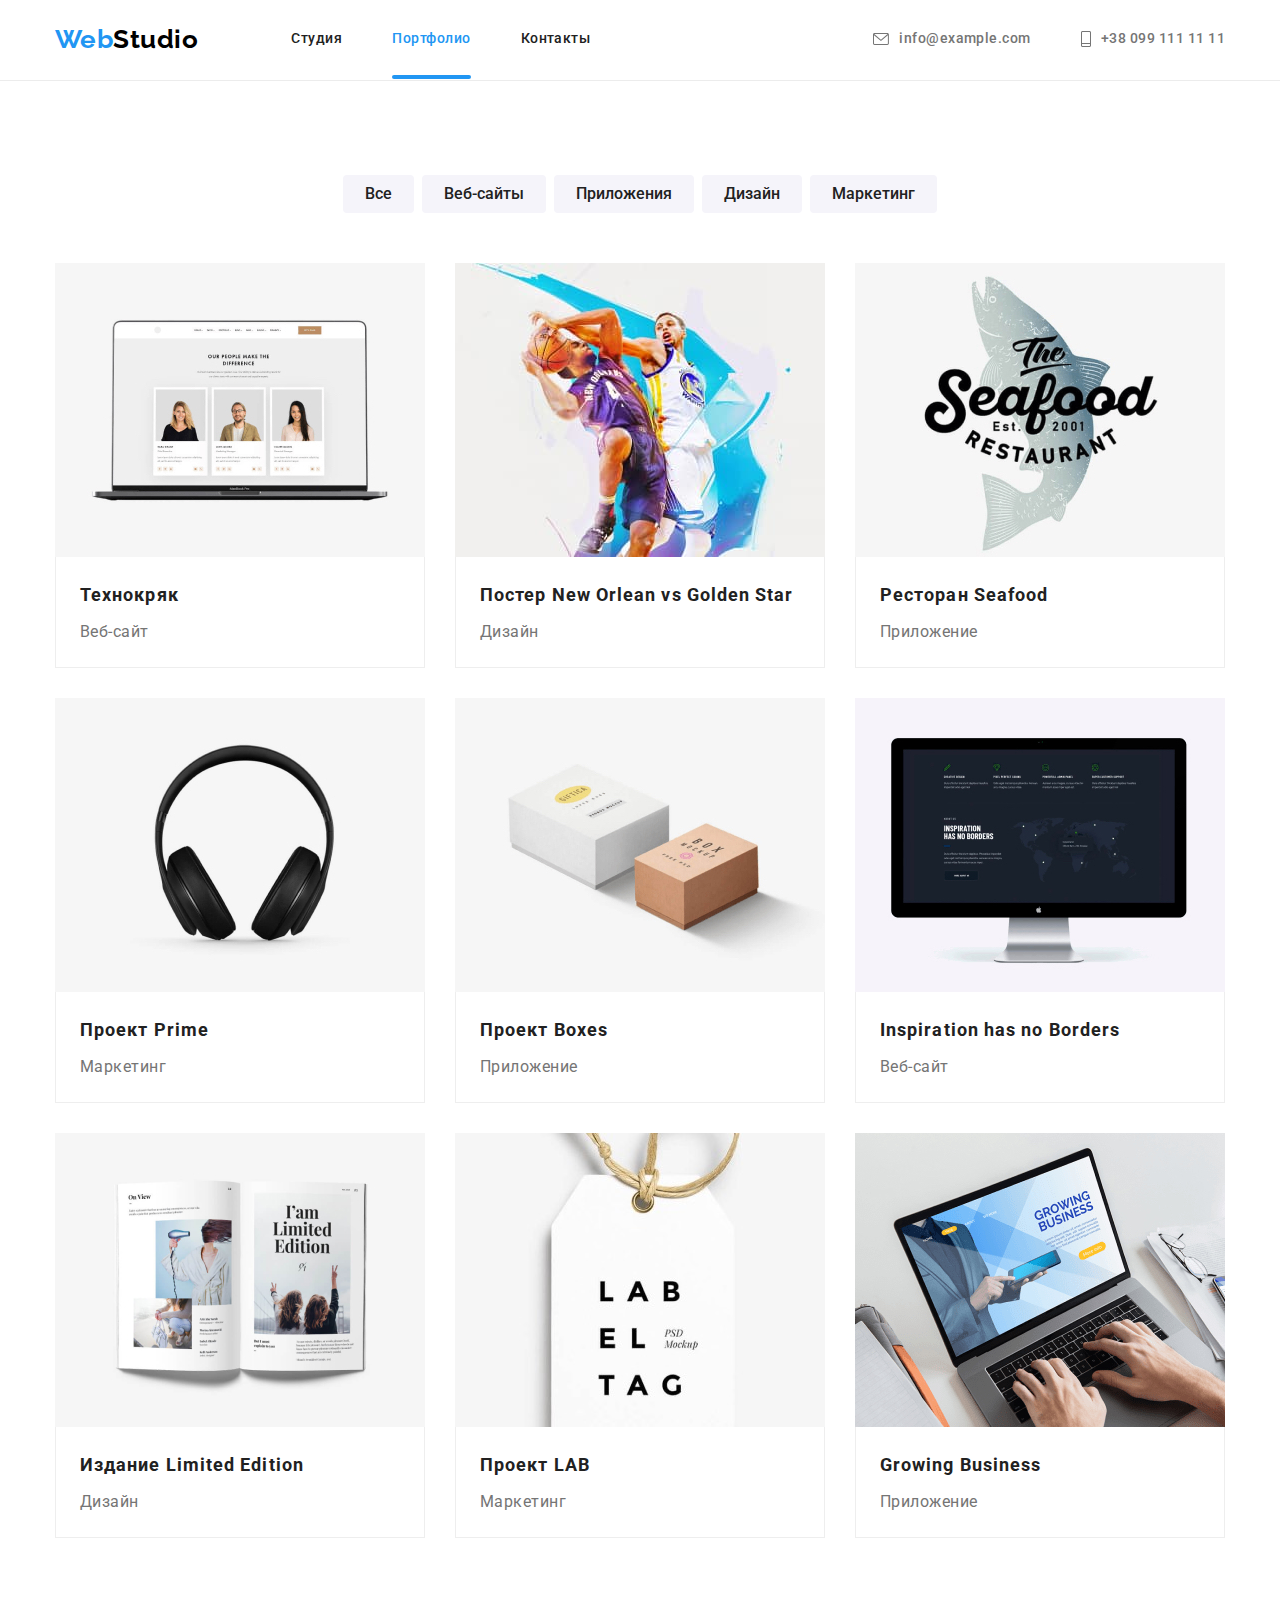
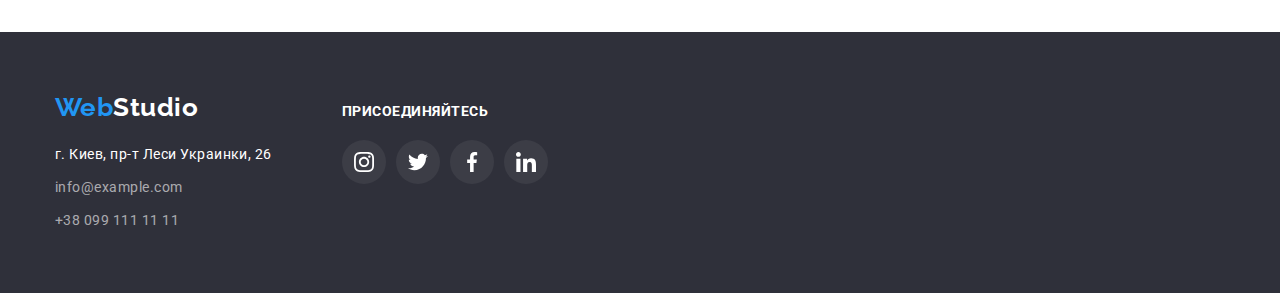
==== portfolio.html @ c43aca56 "7.00 перенесено дані з минулого модуля" ====
<!DOCTYPE html>
<html lang="en">

<head>
  <meta charset="UTF-8" />
  <meta http-equiv="X-UA-Compatible" content="IE=edge" />
  <meta name="viewport" content="width=device-width, initial-scale=1.0" />
  <link rel="preconnect" href="https://fonts.googleapis.com" />
  <link rel="preconnect" href="https://fonts.gstatic.com" crossorigin />
  <link href="https://fonts.googleapis.com/css2?family=Raleway:wght@700&family=Roboto:wght@400;500;700;900&display=swap"
    rel="stylesheet" />
  <link rel="stylesheet"
    href="https://cdnjs.cloudflare.com/ajax/libs/modern-normalize/1.0.0/modern-normalize.min.css" />
  <link rel="stylesheet" href="./ccs/styles.css" />
  <title>portfolio</title>
</head>

<body>
  <!-----------------------Header------------------------->
  <header class="header section">
    <div class="container header-flex">
      <a class="header-logo link" href="./index.html">Web<span class="header-logo-studio">Studio</span></a>
      <!----------------------Навигация--------------------------->
      <nav class="header-nav">
        <ul class="header-list">
          <li class="header-item">
            <a class="header-link link" href="./index.html">Студия</a>
          </li>
          <li class="header-item">
            <a class="header-link current link" href="./portfolio.html">Портфолио</a>
          </li>
          <li class="header-item">
            <a class="header-link link" href="#contact">Контакты</a>
          </li>
        </ul>
      </nav>
      <ul class="header-contact">
        <li class="header-contact-item">
          <a class="header-contact-link link" href="mailto:info@example.com"><svg class="contact-icon" width="16"
              height="12">
              <use href="./images/icons.svg#icon-envelope"></use>
            </svg>info@example.com</a>
        </li>
        <li class="header-contact-item">
          <a class="header-contact-link link" href="tel:+380991111111"><svg class="contact-icon" width="10" height="16">
              <use href="./images/icons.svg#icon-mobile"></use>
            </svg>
            +38 099 111 11 11</a>
        </li>
      </ul>
    </div>
  </header>
  <main>
    <!----------------------Filtr--------------------------->
    <section class="projects section">
      <div class="container">
        <ul class="filters-list">
          <li class="filters-item">
            <button class="filters-btn" type="button">
              Все
            </button>
          </li>
          <li class="filters-item">
            <button class="filters-btn" type="button">Веб-сайты</button>
          </li>
          <li class="filters-item">
            <button class="filters-btn" type="button">Приложения</button>
          </li>
          <li class="filters-item">
            <button class="filters-btn" type="button">Дизайн</button>
          </li>
          <li class="filters-item">
            <button class="filters-btn" type="button">Маркетинг</button>
          </li>
        </ul>
        <!----------------------Projects--------------------------->
        <ul class="projects-list">
          <li class="projects-item">
            <a href="" class="projects-link link">
              <div class="projects-thumb">
                <img src="./images/p-1.jpg" alt="Технокряк" width="370" />
                <div class="projects-thumb-open">
                  <p class="projects-thumb-text">Ресурс предлагает комплексные предложения с разным уровнем функционала
                    и сервисов. Все это позволит посетителю получить исчерпывающие сведения о компании или частном лице.
                  </p>
                </div>
              </div>
              <div class="projects-border">
                <h3 class="projects-title">Технокряк</h3>
                <p class="projects-text">Веб-сайт</p>
              </div>
            </a>
          </li>
          <li class="projects-item">
            <a href="" class="projects-link link">
              <div class="projects-thumb">
                <img src="./images/p-2.jpg" alt="Постер New Orlean vs Golden Star" width="370" />
                <div class="projects-thumb-open">
                  <p class="projects-thumb-text">Ресурс предлагает комплексные предложения с разным уровнем функционала
                    и сервисов. Все это позволит посетителю получить исчерпывающие сведения о компании или частном лице.
                  </p>
                </div>
              </div>
              <div class="projects-border">
                <h3 class="projects-title">Постер New Orlean vs Golden Star</h3>
                <p class="projects-text">Дизайн</p>
              </div>
            </a>
          </li>
          <li class="projects-item">
            <a href="" class="projects-link link">
              <div class="projects-thumb">
                <img src="./images/p-3.jpg" alt="Ресторан Seafood" width="370" />
                <div class="projects-thumb-open">
                  <p class="projects-thumb-text">Ресурс предлагает комплексные предложения с разным уровнем функционала
                    и сервисов. Все это позволит посетителю получить исчерпывающие сведения о компании или частном лице.
                  </p>
                </div>
              </div>
              <div class="projects-border">
                <h3 class="projects-title">Ресторан Seafood</h3>
                <p class="projects-text">Приложение</p>
              </div>
            </a>
          </li>
          <li class="projects-item">
            <a href="" class="projects-link link">
              <div class="projects-thumb">
                <img src="./images/p-4.jpg" alt="Проект Prime" width="370" />
                <div class="projects-thumb-open">
                  <p class="projects-thumb-text">Ресурс предлагает комплексные предложения с разным уровнем функционала
                    и сервисов. Все это позволит посетителю получить исчерпывающие сведения о компании или частном лице.
                  </p>
                </div>
              </div>
              <div class="projects-border">
                <h3 class="projects-title">Проект Prime</h3>
                <p class="projects-text">Маркетинг</p>
              </div>
            </a>
          </li>
          <li class="projects-item">
            <a href="" class="projects-link link">
              <div class="projects-thumb">
                <img src="./images/p-5.jpg" alt="Проект Boxes" width="370" />
                <div class="projects-thumb-open">
                  <p class="projects-thumb-text">Ресурс предлагает комплексные предложения с разным уровнем функционала
                    и сервисов. Все это позволит посетителю получить исчерпывающие сведения о компании или частном лице.
                  </p>
                </div>
              </div>
              <div class="projects-border">
                <h3 class="projects-title">Проект Boxes</h3>
                <p class="projects-text">Приложение</p>
              </div>
            </a>
          </li>
          <li class="projects-item">
            <a href="" class="projects-link link">
              <div class="projects-thumb">
                <img src="./images/p-6.jpg" alt="Inspiration has no Borders" width="370" />
                <div class="projects-thumb-open">
                  <p class="projects-thumb-text">Ресурс предлагает комплексные предложения с разным уровнем функционала
                    и сервисов. Все это позволит посетителю получить исчерпывающие сведения о компании или частном лице.
                  </p>
                </div>
              </div>
              <div class="projects-border">
                <h3 class="projects-title">Inspiration has no Borders</h3>
                <p class="projects-text">Веб-сайт</p>
              </div>
            </a>
          </li>
          <li class="projects-item">
            <a href="" class="projects-link link">
              <div class="projects-thumb">
                <img src="./images/p-7.jpg" alt="Издание Limited Edition" width="370" />
                <div class="projects-thumb-open">
                  <p class="projects-thumb-text">Ресурс предлагает комплексные предложения с разным уровнем функционала
                    и сервисов. Все это позволит посетителю получить исчерпывающие сведения о компании или частном лице.
                  </p>
                  </div>
                </div>
                <div class="projects-border">
                  <h3 class="projects-title">Издание Limited Edition</h3>
                  <p class="projects-text">Дизайн</p>
                </div>
            </a>
          </li>
          <li class="projects-item">
            <a href="" class="projects-link link">
              <div class="projects-thumb">
                <img src="./images/p-8.jpg" alt="Проект LAB" width="370" />
                <div class="projects-thumb-open">
                  <p class="projects-thumb-text">Ресурс предлагает комплексные предложения с разным уровнем функционала
                    и сервисов. Все это позволит посетителю получить исчерпывающие сведения о компании или частном лице.
                  </p>
                </div>
              </div>
              <div class="projects-border">
                <h3 class="projects-title">Проект LAB</h3>
                <p class="projects-text">Маркетинг</p>
              </div>
            </a>
          </li>
          <li class="projects-item">
            <a href="" class="projects-link link">
              <div class="projects-thumb">
                <img src="./images/p-9.jpg" alt="Growing Business" width="370" />
                <div class="projects-thumb-open">
                  <p class="projects-thumb-text">Ресурс предлагает комплексные предложения с разным уровнем функционала
                    и сервисов. Все это позволит посетителю получить исчерпывающие сведения о компании или частном лице.
                  </p>
                  </div>
                </div>
                <div class="projects-border">
                  <h3 class="projects-title">Growing Business</h3>
                  <p class="projects-text">Приложение</p>
                </div>
            </a>
          </li>
        </ul>
      </div>
    </section>
  </main>
  <footer class="footer section">
    <div class="container footer-bloks">
      <div class="footer-address">
        <a class="footer-logo link" href="index.html">Web<span class="footer-logo-studio">Studio</span></a>
        <address id="contact">
          <ul class="footer-list">
            <li class="footer-item">
              <a class="footer-contact-aderess link" href="https://goo.gl/maps/8bVCaFrBpP2hShio7" target="_blank">г.
                Киев, пр-т Леси Украинки, 26</a>
            </li>
            <li class="footer-item">
              <a class="footer-contact-mail link" href="mailto:info@example.com">info@example.com</a>
            </li>
            <li class="footer-item">
              <a class="footer-contact-tel link" href="tel:+380991111111">+38 099 111 11 11</a>
            </li>
          </ul>
        </address>
      </div>

      <div class="footer-social">
        <p class="footer-social-text">Присоединяйтесь</p>
        <ul class="footer-social-list">
          <li class="footer-social-item">
            <a class="footer-social-link" href="">
              <svg class="footer-social-icon" width="20" height="20">
                <use href="./images/icons.svg#icon-instagram"></use>
              </svg>
            </a>
          </li>
          <li class="footer-social-item">
            <a class="footer-social-link" href="">
              <svg class="footer-social-icon" width="20" height="20">
                <use href="./images/icons.svg#icon-twitter"></use>
              </svg>
            </a>
          </li>
          <li class="footer-social-item">
            <a class="footer-social-link" href="">
              <svg class="footer-social-icon" width="20" height="20">
                <use href="./images/icons.svg#icon-facebook"></use>
              </svg>
            </a>
          </li>
          <li class="footer-social-item">
            <a class="footer-social-link" href="">
              <svg class="footer-social-icon" width="20" height="20">
                <use href="./images/icons.svg#icon-linkedin"></use>
              </svg>
            </a>
          </li>
        </ul>
      </div>
    </div>
    </div>
  </footer>
</body>

</html>
---- ccs/styles.css ----
/* кольори */
:root {
  --primary-text-color: #212121;
  --secondary-text-color: #757575;
  --white-text-color: #ffffff;
  --accent-color: #2196f3;


  --white-background-color: #ffffff;
  --cap-background-color: #2f303a;
  --team-background-color: #f5f4fa;
  --accent-background-color: #2196f3;
}

/* база body */
body {
  font-family: "Roboto",
    sans-serif;
  letter-spacing: 0.03em;
  background-color: var(--white-background-color);
  color: var(--primary-text-color);
}

/* сктдання відступів */
h1,
h2,
h3,
h4,
h5,
h6,
p {
  margin: 0;
  padding: 0;
}

/* налаштування кнопки */
button {
  cursor: pointer;
  border: transparent
}

/* налаштування картинок */
img {
  display: block;
}

/* прибираю крапки листів */
ul,
ol {
  list-style: none;
  margin: 0;
  padding: 0;
}

/* прибираю підкреслювання */
.link {
  text-decoration: none;
}

.visually-hidden {
  position: absolute;
  white-space: nowrap;
  width: 1px;
  height: 1px;
  overflow: hidden;
  border: 0;
  padding: 0;
  clip: rect(0 0 0 0);
  clip-path: inset(50%);
  margin: -1px;
}

/* налаштування контейнера */
.container {
  width: 1200px;
  padding-left: 15px;
  padding-right: 15px;
  margin-left: auto;
  margin-right: auto;


  /* outline: 2px solid red; */
}

.section {
  margin-left: auto;
  margin-right: auto;
}

/*-------------------Header-----------------*/
.header {
  padding-top: 24px;
  padding-bottom: 25px;
  margin-left: auto;
  margin-right: auto;

  border-bottom: 1px solid #ECECEC;
  background-color: var(--white-background-color);
}

.header-flex {
  display: flex;
  align-items: center;
  justify-content: space-between;
}

.header-logo {
  font-family: 'Raleway', sans-serif;
  font-weight: 700;
  font-size: 26px;
  line-height: 1.19;
  color: var(--accent-color);

  align-items: center;
  text-align: center;

  margin-right: 93px;

  /* outline: 2px solid red; */
}

.header-logo-studio {
  color: #000000;
}

/* -------------------Навигация--------------------- */

.header-nav {
  display: flex;
  align-items: center;
}

.header-list {
  font-weight: 500;
  font-size: 14px;
  line-height: 1.14;

  display: flex;
  align-items: center;


  /* outline: 2px solid red; */
}

.header-item:not(:last-child) {
  margin-right: 50px;
}

.header-link,
.header-link:hover,
.header-link:focus {
  color: var(--primary-text-color);

  padding-top: 32px;
  padding-bottom: 32px;

  position: relative;
  transition: color 250ms cubic-bezier(0.4, 0, 0.2, 1);
}

.header-link:hover,
.header-link:focus {
  color: var(--accent-color);
}

.header-link.current {
  color: var(--accent-color);
}

.header-contact {
  font-weight: 500;
  font-size: 14px;
  line-height: 1.14;

  display: flex;
  margin-left: auto;
  align-items: center;

  /* outline: 2px solid red; */
}

.header-contact-item:not(:first-child) {
  margin-left: 50px;
}

.header-contact-link {
  color: var(--secondary-text-color);
  display: flex;
  align-items: center;
  justify-items: center;

  transition: color 250ms cubic-bezier(0.4, 0, 0.2, 1);
}

.header-contact-link:hover,
.header-contact-link:focus {
  color: var(--accent-color);
}

.header-link.link.current::after {
  position: absolute;

  display: block;
  content: '';
  width: 100%;
  height: 4px;
  border-radius: 2px;
  bottom: -1px;

  background-color: var(--accent-background-color);
}

.contact-icon {
  margin-right: 10px;
  fill: currentColor;
}




/* -----------------------Основной контент------------------ */

/* ----------------------Hero--------------------------- */

.hero {
  max-width: 1600px;
  padding-top: 200px;
  padding-bottom: 200px;
  text-align: center;

  background-image: linear-gradient(to right,
      rgba(47, 48, 58, 0.4),
      rgba(47, 48, 58, 0.4)),
    url(../images/Img-hero.jpg);
  background-color: var(--cap-background-color);
  background-repeat: no-repeat;
  background-position: center;
  background-size: cover;
}

.hero-title {
  font-weight: 900;
  font-size: 44px;
  line-height: 1.36;
  text-align: center;
  text-transform: uppercase;
  color: var(--white-text-color);

  margin-bottom: 30px;
  margin-right: auto;
  margin-left: auto;
  max-width: 696px;
}

.hero-btn {
  font-family: inherit;
  font-weight: 700;
  font-size: 16px;
  line-height: 1.88;
  cursor: pointer;
  color: var(--white-text-color);
  background: #2196F3;
  box-shadow: 0px 4px 4px rgba(0, 0, 0, 0.15);
  border-radius: 4px;

  display: inline-block;
  min-width: 200px;
  padding: 10px 32px;

  transition: background-color 250ms cubic-bezier(0.4, 0, 0.2, 1),
    color 250ms cubic-bezier(0.4, 0, 0.2, 1);
}

.hero-btn:hover,
.hero-btn:focus {
  color: var(--white-text-color);
  background: #188CE8;
  box-shadow: 0px 4px 4px rgba(0, 0, 0, 0.15);
  border-radius: 4px;
}



/* ----------------------Особености--------------------------- */

.features-section {
  padding-top: 94px;
}

.features-list {
  display: flex;
}

.features-item {
  max-width: 270px;
}

.features-item:not(:last-child) {
  margin-right: 30px;
}

.features-icon-fons {
  display: flex;
  width: 270px;
  height: 120px;
  align-items: center;
  justify-content: center;
  flex-direction: column;
  margin-bottom: 30px;

  background-color: var(--team-background-color);
}

.features-icon {
  align-items: center;
}

.features-title {
  font-weight: 700;
  font-size: 14px;
  line-height: 1.14;
  text-transform: uppercase;
  color: var(--primary-text-color);

  margin-bottom: 10px;
}

.features-text {
  font-size: 14px;
  line-height: 1.71;
  color: var(--secondary-text-color);
}

/* ----------------------Чем мы занимаемся--------------------------- */

.work-section {
  padding-top: 94px;
  padding-bottom: 94px;
}

.work-title {
  font-weight: 700;
  font-size: 36px;
  line-height: 1.16;
  text-align: center;
  color: var(--primary-text-color);
}

.work-list {
  display: flex;
}

.work-item {
  position: relative;
}

.work-item:not(:last-child) {
  margin-right: 30px;
}

.work-title {
  margin-bottom: 50px;
}

.work-text {
  width: 100%;
  position: absolute;
  bottom: 0;
  left: 0;

  /* justify-content:; */
  padding-top: 27px;
  padding-bottom: 27px;

  font-weight: bold;
  font-size: 14px;
  line-height: 1.14;
  text-align: center;
  text-transform: uppercase;

  color: var(--white-text-color);
  background-color: rgba(47, 48, 58, 0.8);
  ;
}


/* ----------------------Наша команда--------------------------- */
.team-section {
  background: var(--team-background-color);

  padding-top: 94px;
  padding-bottom: 94px;
}


.team-list {
  display: flex;

}

.team-item {
  box-shadow: 0px 1px 3px rgba(0, 0, 0, 0.12), 0px 1px 1px rgba(0, 0, 0, 0.14),
    0px 2px 1px rgba(0, 0, 0, 0.2);
  background-color: var(--white-background-color);
  border-radius: 0px 0px 4px 4px;
}

.team-item:not(:last-child) {
  margin-right: 30px;
}

.team-title {
  font-weight: 700;
  font-size: 36px;
  line-height: 1.16;
  text-align: center;
  color: var(--primary-text-color);
  margin-bottom: 50px;
}

.team-worker {
  font-weight: 500;
  font-size: 16px;
  line-height: 1.19;
  text-align: center;
  color: var(--primary-text-color);
}

.team-profesion {
  line-height: 1.19;
  text-align: center;
  color: var(--secondary-text-color);

  margin-top: 10px;
}

.team-worker-grup {
  padding: 30px 0px;
}

.team-socialnetwork-list {
  display: flex;
  margin-top: 16px;
  justify-content: center;
  align-items: center;
}

.team-socialnetwork-item {
  width: 44px;
  height: 44px;
}

.team-socialnetwork-item:not(:last-child) {
  margin-right: 10px;
}

.team-socialnetwork-link {
  display: block;

  width: 44px;
  height: 44px;
  display: block;
  border-radius: 50%;

  color: #afb1b8;

  transition: background-color 250ms cubic-bezier(0.4, 0, 0.2, 1),
    color 250ms cubic-bezier(0.4, 0, 0.2, 1);
}

.team-socialnetwork-link:hover,
.team-socialnetwork-link:focus {
  color: var(--white-text-color);
  background-color: #2196f3;

}

.team-socialnetwork-icon {
  margin-top: 12px;
  margin-left: 12px;
  fill: currentColor;
}

/* ----------------------Постоянные клиенты--------------------------- */

.client-section {
  padding-top: 94px;
  padding-bottom: 94px;
}

.client-title {
  font-weight: 700;
  font-size: 36px;
  line-height: 1.17;
  text-align: center;

  margin-bottom: 50px;
}

.client-list {
  display: flex;
  padding: 0;
  margin: 0;
  justify-content: center;
  align-items: center;

  /* transition: border-color 250ms cubic-bezier(0.4, 0, 0.2, 1),
    color 250ms cubic-bezier(0.4, 0, 0.2, 1); */
}

.client-item {
  width: 170px;
  height: 90px
}

.client-item:not(:last-child) {
  margin-right: 30px;
}

.client-link {
  width: 170px;
  height: 90px;

  display: block;
  border: 1px solid #afb1b8;
  border-radius: 4px;

  color: #afb1b8;
  background-color: #ffffff;
  padding: 16px 32px;
  fill: currentColor;
  display: flex;
  justify-content: center;
  align-items: center;

  /* Розібратися чому сповільнюється рамка, а не значок */
  transition: border-color 250ms cubic-bezier(0.4, 0, 0.2, 1),
    color 250ms cubic-bezier(0.4, 0, 0.2, 1);
}

.client-link:focus,
.client-link:hover {
  color: var(--accent-color);
  border-color: var(--accent-color);
}

/* .client-icon {
  fill: currentColor;
} */

/* ----------------------Footer--------------------------- */

.footer {
  background-color: var(--cap-background-color);

  padding-top: 60px;
  padding-bottom: 60px;
}

.footer-bloks {
  display: flex;
  align-items: baseline
}

.footer-logo {
  font-family: 'Raleway';
  font-weight: 700;
  font-size: 26px;
  line-height: 1.19;
  color: var(--accent-color);
  display: block;
  margin-bottom: 20px;
}

.footer-logo-studio {
  color: var(--white-text-color);
}

.footer-list {
  font-size: 14px;
  line-height: 1.71;
  font-style: normal;
  /* margin-top: 20px; */
}

.footer-item:nth-child(n + 2) {
  margin-top: 9px;
}

.footer-contact-aderess {
  color: var(--white-text-color);
}

.footer-contact-mail {
  color: rgba(255, 255, 255, 0.6);
}

.footer-contact-tel {
  color: rgba(255, 255, 255, 0.6);
}

.footer-social {
  margin-left: 70px;
  width: 205px;
}

.footer-social-text {
  font-weight: 700;
  font-size: 14px;
  line-height: 1.14;
  text-transform: uppercase;
  color: var(--white-text-color);
  margin-bottom: 20px;
}

.footer-social-list {
  display: flex;
  padding: 0;
  margin-top: 0;
  justify-content: space-between;
  align-items: center;
}

.footer-social-item {
  width: 44px;
  height: 44px;
  margin-right: 10px;
}

.footer-social-item:last-child {
  margin-right: 0;
}

.footer-social-link {
  display: block;

  width: 44px;
  height: 44px;

  border-radius: 50%;
  color: #ffffff;
  background-color: #ffffff10;
  fill: currentColor;

  transition: background-color 250ms cubic-bezier(0.4, 0, 0.2, 1),
    color 250ms cubic-bezier(0.4, 0, 0.2, 1);
}

.footer-social-link:hover,
.footer-social-link:focus {
  color: #ffffff;
  background-color: #2196f3;
}

.footer-social-icon {
  margin-top: 12px;
  margin-left: 12px;
  fill: currentColor;
}

.footer-subscribe {
  margin-left: 93px;
}

.footer-subscribe-text {
  font-weight: 700;
  font-size: 14px;
  line-height: 1.14;
  text-transform: uppercase;

  color: var(--white-text-color);

  /* padding: 20px 0px 10px 0px; */
  margin-bottom: 20px;
}

.footer-subscribe-form {
  display: flex;
}

.footer-subscribe-input {
  width: 358px;
  padding-left: 16px;
  border-radius: 4px;

  border: 1px solid rgba(255, 255, 255, 0.3);
  background-color: var(--cap-background-color);
  color: var(--white-text-color);
}

.footer-subscribe-input::placeholder {
  font-size: 16px;
  line-height: 1.25;

  color: rgba(255, 255, 255, 0.6);
}

.footer-subscribe-btn {
  display: inline-flex;
  align-items: center;
  justify-content: center;

  border: none;
  padding: 10px 29px;
  border-radius: 4px;

  background-color: var(--accent-background-color);
  box-shadow: 0px 4px 4px rgba(0, 0, 0, 0.15);
  color: var(--white-text-color);

  font-family: 'Roboto';
  font-style: normal;
  font-weight: 700;
  font-size: 16px;
  line-height: 1.87;
  letter-spacing: 0.06em;

  cursor: pointer;
  min-height: 43px;
  margin-left: 12px;
}

.subscribe-icon {
  margin-left: 10px;
  fill: #ffffff;
}


/* ----------------------portfolio--------------------------- */

/* -----------------------Header------------------------- */

/* -----------------------Filtr------------------------- */

.projects {
  padding-top: 94px;
  padding-bottom: 94px;
}

.filters-list {
  display: flex;
  justify-content: center;
  margin-bottom: 50px;
}

.filters-btn {
  font-family: inherit;
  font-weight: 500;
  font-size: 16px;
  line-height: 1.62;
  text-align: center;
  cursor: pointer;

  background: var(--team-background-color);
  border-radius: 4px;
  color: var(--primary-text-color);
  border-color: transparent;

  transition: background-color 250ms cubic-bezier(0.4, 0, 0.2, 1),
    color 250ms cubic-bezier(0.4, 0, 0.2, 1),
    border-color 250ms cubic-bezier(0.4, 0, 0.2, 1),
    box-shadow 250ms cubic-bezier(0.4, 0, 0.2, 1);

  padding: 6px 22px;
}

.filters-btn:hover,
.filters-btn:focus {
  color: var(--white-text-color);
  background-color: var(--accent-color);
  border-color: var(--accent-background-color);
  box-shadow: 0px 3px 1px rgba(0, 0, 0, 0.1),
    0px 1px 2px rgba(0, 0, 0, 0.08),
    0px 2px 2px rgba(0, 0, 0, 0.12);
  ;

}

.filters-item:nth-child(-n+4) {
  margin-right: 8px;
}

/* .filters-btn-all {
  color: var(--white-text-color);
  background: var(--accent-color);
  box-shadow: 0px 3px 1px rgba(0, 0, 0, 0.1), 0px 1px 2px rgba(0, 0, 0, 0.08), 0px 2px 2px rgba(0, 0, 0, 0.12);
  border-radius: 4px;
} */

/* -----------------------Projects------------------------- */

.projects-list {
  display: flex;
  flex-wrap: wrap;
  margin-left: -30px;
  margin-top: -30px;
}

.projects-item {
  margin-top: 30px;
  margin-left: 30px;
}

.projects-item:hover .projects-thumb-open,
.projects-item:focus .projects-thumb-open {
  transform: translateY(0);
}

.projects-thumb {
  position: relative;
  overflow: hidden;
}

.projects-thumb-open {
  position: absolute;

  display: inline-block;
  content: '';
  width: 100%;
  height: 100%;
  top: 0;
  left: 0;

  background-color: rgba(33, 150, 243, 0.9);

  transform: translateY(100%);
  transition: transform 250ms cubic-bezier(0.4, 0, 0.2, 1);
}

.projects-thumb-text {
  position: absolute;
  top: 0;
  left: 0;

  padding: 63px 24px;

  font-size: 18px;
  line-height: 1.56;

  color: var(--white-text-color);
}

.projects-border {
  border: 1px solid #EEEEEE;
  border-top: transparent;
  padding: 20px 24px;
}

.projects-link {
  display: block;
  transition: box-shadow 250ms cubic-bezier(0.4, 0, 0.2, 1);
}

.projects-link:hover,
.projects-link:focus {
  box-shadow: 0px 1px 1px rgba(0, 0, 0, 0.12),
    0px 4px 4px rgba(0, 0, 0, 0.06),
    1px 4px 6px rgba(0, 0, 0, 0.16);
  ;
}

.projects-title {
  font-weight: 700;
  font-size: 18px;
  line-height: 2;
  letter-spacing: 0.06em;
  color: var(--primary-text-color);
}

.projects-text {
  line-height: 1.88;
  letter-spacing: 0.03em;
  color: var(--secondary-text-color);

  margin-top: 4px;
}

/* ----------------MODAL--------------------- */

.backdrop {
  position: fixed;

  display: flex;
  align-items: center;
  justify-content: center;
  top: 0;
  left: 0;

  width: 100%;
  height: 100%;

  background-color: rgba(0, 0, 0, 0.2);
  ;

  transition: opacity 250ms cubic-bezier(0.4, 0, 0.2, 1), visibility 250ms cubic-bezier(0.4, 0, 0.2, 1);
}

.backdrop.is-hidden {
  opacity: 0;
  visibility: hidden;
  pointer-events: none;
}

.backdrop.is-hidden .modal {
  opacity: 0;
  transform: scale(2);
}

.modal {
  width: 528px;
  min-height: 580px;
  background-color: var(--white-background-color);

  position: relative;
  transform: scale(1);
  transition: transform 250ms cubic-bezier(0.4, 0, 0.2, 1);
}

.modal-close {
  position: absolute;

  display: flex;
  align-items: center;
  justify-content: center;

  right: 8px;
  top: 8px;

  width: 30px;
  height: 30px;

  background-color: transparent;
  border-radius: 50%;
  border: 1px solid rgba(0, 0, 0, 0.1);
}

.modal-close:hover,
.modal-close:focus {
  fill: #2196f3;
  border-color: #2196f3;
  transition: fill 250ms cubic-bezier(0.4, 0, 0.2, 1);
  transition: border-color 250ms cubic-bezier(0.4, 0, 0.2, 1);
}

.modal-form {
  padding: 40px;
  width: 528px;
}

.modal-title {
  font-weight: 700;
  font-size: 20px;
  line-height: 1.15;
  letter-spacing: 0.03em;
  text-align: center;


  margin-bottom: 30px;
  color: var(--main-text);
}

.form-top {
  margin-top: 12px;
}

.form-field {
  position: relative;
  align-items: center;
  margin-bottom: 10px;
}

/* .form-field-last {
  position: relative;
  align-items: center;
  margin-bottom: 20px;
} */

.form-input-svg {
  position: relative;
  width: 100%;
  
}


.form-input {
  width: 100%;
  padding: 12px 12px 12px 42px;
  min-height: 40px;
  border: 1px solid rgba(33, 33, 33, 0.2);
  border-radius: 4px;
  
  transition: border-color 250ms cubic-bezier(0.4, 0, 0.2, 1);
}

.form-input:hover,
.form-input:focus {
  border-color: #2196f3;
  outline: none;
}

.form-input:hover~.form-icon,
.form-input:focus~.form-icon {
  fill:#2196f3;
}

.form-label {
  font-weight: 400;
  font-size: 12px;
  line-height: 1.16;
  letter-spacing: 0.01em;
  color: #757575;

  margin-bottom: 4px;
  display: block;
}

.form-icon {
  position: absolute;
  left: 12px;
  top: 50%;
  transform: translateY(-50%);
  fill: currentColor;
  background-color: transparent;

  transition: fill 250ms cubic-bezier(0.4, 0, 0.2, 1);
}



.field-comment {
  width: 100%;
  padding: 12px 16px;
  min-height: 120px;

  font-size: 14px;
  line-height: 1.14;
  letter-spacing: 0.01em;
  
  border: 1px solid rgba(33, 33, 33, 0.2);
  border-radius: 4px;
  resize: none;

  transition: border-color 250ms cubic-bezier (0.4, 0, 0.2, 1);

  margin-top: 4px;

  outline:none
}

.field-comment:focus,
.field-comment:hover {
  border-color: #2196f3;
  
}

.field-comment::placeholder {
  color:rgba(117, 117, 117, 0.5);
}

.label-comment {
  font-size: 12px;
  line-height: 1.16;
  letter-spacing: 0.01em;
  color:#757575;
}

.form-regulations {
  margin-bottom: 30px;
  /* position: relative; */
}

.check-laben {
  /* margin-left: 36px; */
  display: flex;
  justify-content: center;
  align-items: center;
  
}

.check-laben span {
  width: 16px;
  height: 15px;
  margin-right: 7px;
  
  border: 2px solid #212121;
  border-radius: 2px;
  display: flex;
  align-items: center;
  justify-content: center;
}

.check-icon {
    fill: transparent;
    transition: fill 250ms cubic-bezier(0.4, 0, 0.2, 1),
    border-color 250ms cubic-bezier(0.4, 0, 0.2, 1),
    background-color 250ms cubic-bezier(0.4, 0, 0.2, 1),
}

.check-input:checked + .check-laben span {
background-color: #2196f3;
border: none;
}

.check-input:checked+.check-laben .check-icon {
fill: #ffffff;
}

.check-text {
  font-weight: 400;
  font-size: 14px;
  line-height: 1.71;
  letter-spacing: 0.03em;
  color: #757575;
}

.check-laben-link {
  color: #2196F3;
}

.form-btn {
  display: flex;
  align-items: center;
  justify-content: center;
  margin: auto;
  padding: 10px 32px;
  /* min-width: 200px;
  min-height: 50px; */

  font-family: inherit;
  font-weight: 700;
  font-size: 16px;
  line-height: 1.88;
  letter-spacing: 0.06em;
  color: #FFFFFF;
  border-color: transparent;
  background-color: #2196F3;
  border-radius: 4px;

  transition: color 250ms cubic-bezier(0.4, 0, 0.2, 1),
    border-color 250ms cubic-bezier(0.4, 0, 0.2, 1),
    background-color 250ms cubic-bezier(0.4, 0, 0.2, 1),
    box-shadow 250ms cubic-bezier(0.4, 0, 0.2, 1);
}

.form-btn:hover,
.form-btn:focus {
  background-color: #188CE8;
  border-color: #188CE8;
  color: #ffffff;
  box-shadow: 0px 4px 4px rgba(0, 0, 0, 0.15);
}
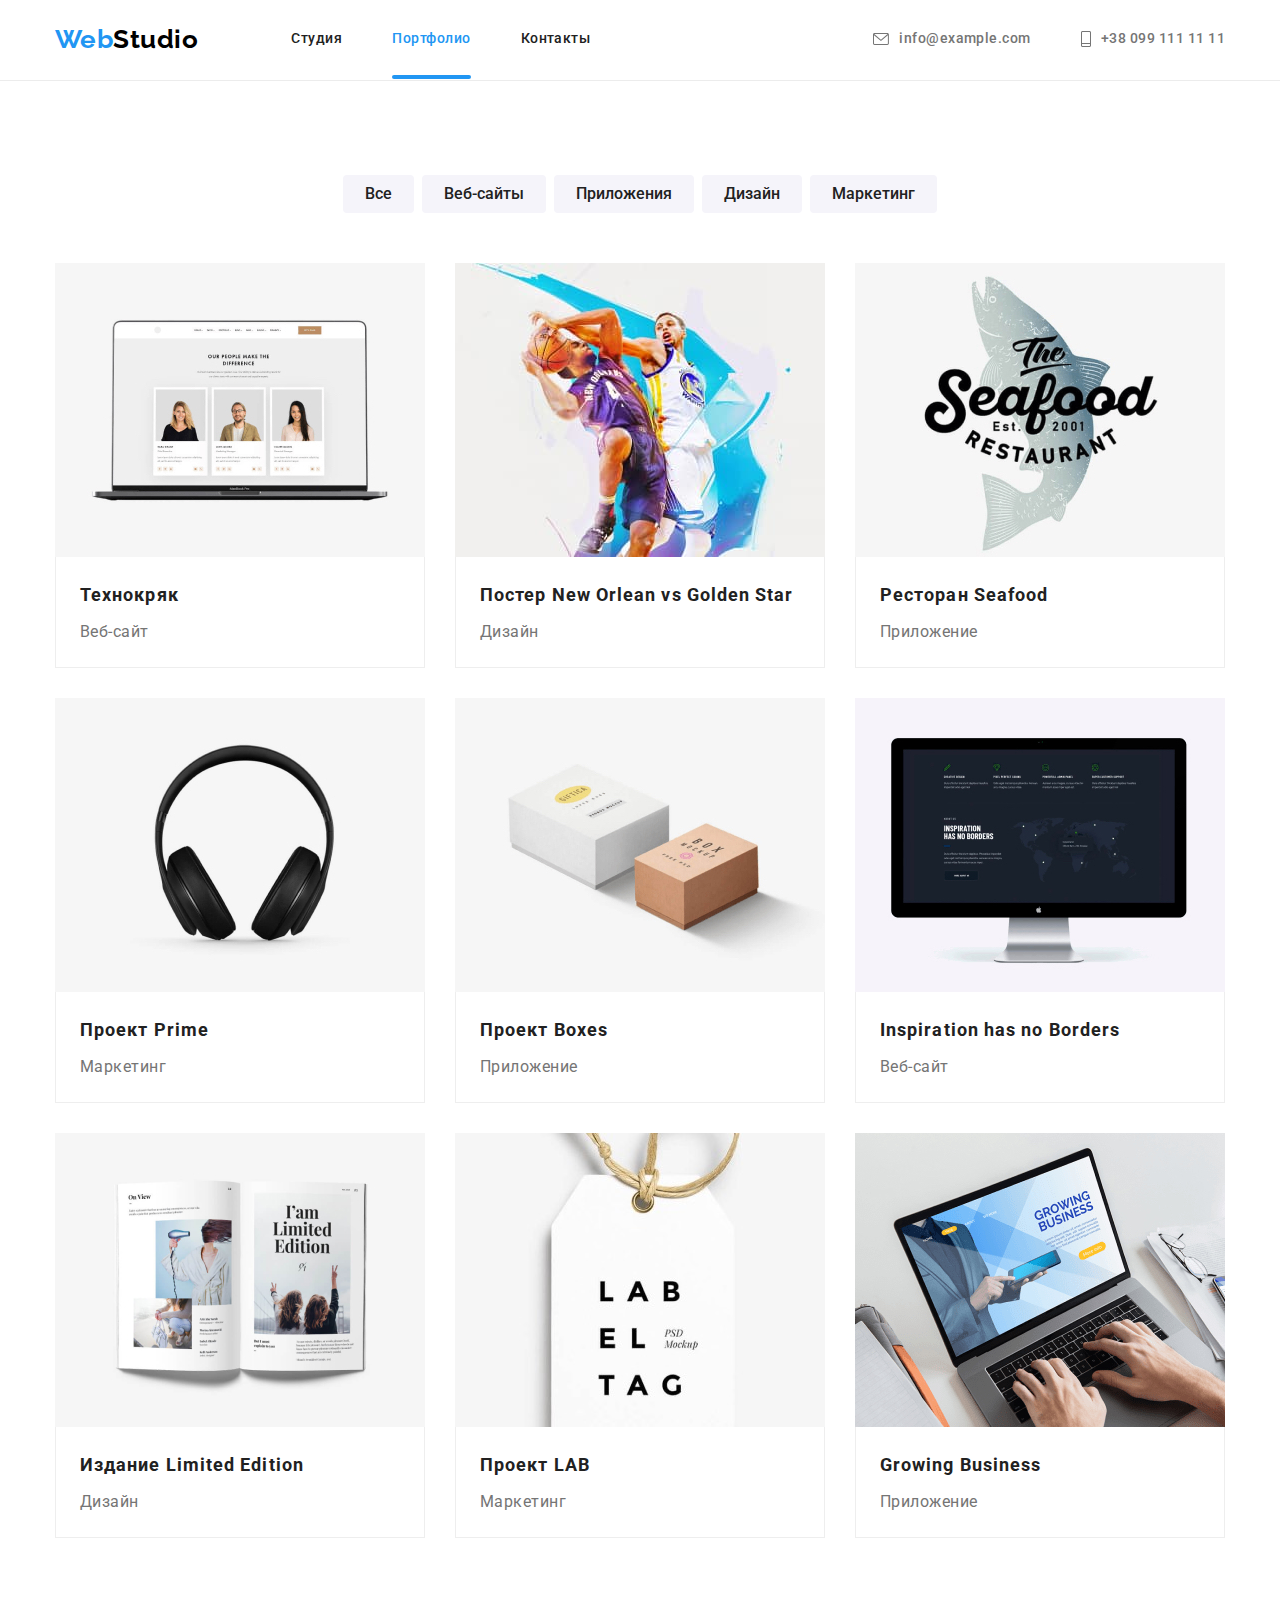
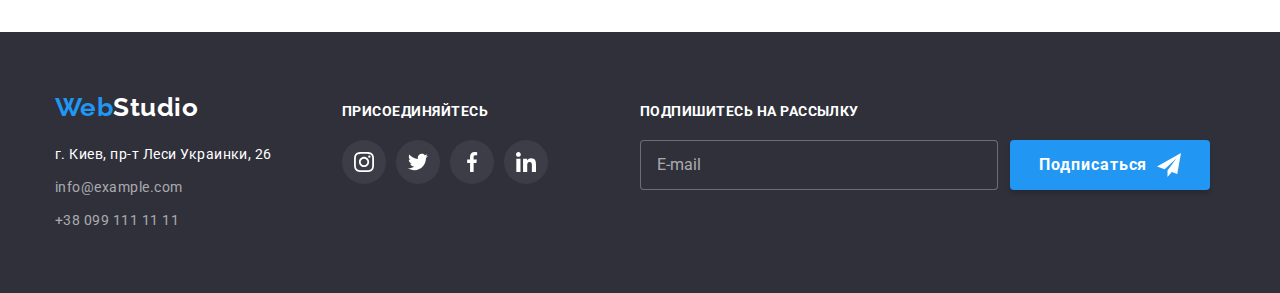
==== commit 1292f8c0: "7.1 Процес переформатування за БЕМ" ====
--- a/portfolio.html
+++ b/portfolio.html
@@ -17,39 +17,44 @@
 
 <body>
   <!-----------------------Header------------------------->
-  <header class="header section">
-    <div class="container header-flex">
-      <a class="header-logo link" href="./index.html">Web<span class="header-logo-studio">Studio</span></a>
-      <!----------------------Навигация--------------------------->
-      <nav class="header-nav">
-        <ul class="header-list">
-          <li class="header-item">
-            <a class="header-link link" href="./index.html">Студия</a>
-          </li>
-          <li class="header-item">
-            <a class="header-link current link" href="./portfolio.html">Портфолио</a>
-          </li>
-          <li class="header-item">
-            <a class="header-link link" href="#contact">Контакты</a>
+    <header class="header section">
+      <div class="container header__container">
+        <a class="header__logo logo link" href="./index.html"
+          >Web<span class="logo__dark">Studio</span></a
+        >
+        <!----------------------Навигация--------------------------->
+        <nav class="nav">
+          <ul class="nav__list">
+            <li class="nav__item">
+              <a class="nav__link link" href="./index.html">Студия</a>
+            </li>
+            <li class="nav__item">
+              <a class="nav__link link nav__link--current" href="./portfolio.html">Портфолио</a>
+            </li>
+            <li class="nav__item">
+              <a class="nav__link link" href="#contact">Контакты</a>
+            </li>
+          </ul>
+        </nav>
+        <ul class="contact">
+          <li class="contact__item">
+            <a class="contact__link link" href="mailto:info@example.com"
+              ><svg class="contact__icon" width="16" height="12">
+              <use href="./images/icons.svg#icon-envelope"></use>
+            </svg>info@example.com</a
+            >
+          </li>
+          <li class="contact__item">
+            <a class="contact__link link" href="tel:+380991111111"
+              ><svg class="contact__icon" width="10" height="16">
+                <use href="./images/icons.svg#icon-mobile"></use>
+              </svg>
+              +38 099 111 11 11</a
+            >
           </li>
         </ul>
-      </nav>
-      <ul class="header-contact">
-        <li class="header-contact-item">
-          <a class="header-contact-link link" href="mailto:info@example.com"><svg class="contact-icon" width="16"
-              height="12">
-              <use href="./images/icons.svg#icon-envelope"></use>
-            </svg>info@example.com</a>
-        </li>
-        <li class="header-contact-item">
-          <a class="header-contact-link link" href="tel:+380991111111"><svg class="contact-icon" width="10" height="16">
-              <use href="./images/icons.svg#icon-mobile"></use>
-            </svg>
-            +38 099 111 11 11</a>
-        </li>
-      </ul>
-    </div>
-  </header>
+      </div>
+    </header>
   <main>
     <!----------------------Filtr--------------------------->
     <section class="projects section">
@@ -223,62 +228,85 @@
       </div>
     </section>
   </main>
-  <footer class="footer section">
-    <div class="container footer-bloks">
-      <div class="footer-address">
-        <a class="footer-logo link" href="index.html">Web<span class="footer-logo-studio">Studio</span></a>
-        <address id="contact">
-          <ul class="footer-list">
-            <li class="footer-item">
-              <a class="footer-contact-aderess link" href="https://goo.gl/maps/8bVCaFrBpP2hShio7" target="_blank">г.
-                Киев, пр-т Леси Украинки, 26</a>
-            </li>
-            <li class="footer-item">
-              <a class="footer-contact-mail link" href="mailto:info@example.com">info@example.com</a>
-            </li>
-            <li class="footer-item">
-              <a class="footer-contact-tel link" href="tel:+380991111111">+38 099 111 11 11</a>
-            </li>
-          </ul>
-        </address>
+    <footer class="footer section">
+      <div class="container footer__container">
+          <div>
+            <a class="logo footer__logo link" href="index.html"
+              >Web<span class="logo__white">Studio</span></a
+            >
+            <address id="contact">
+              <ul class="address">
+                <li class="address__item">
+                  <a
+                    class="aderess__link--white link"
+                    href="https://goo.gl/maps/8bVCaFrBpP2hShio7"
+                    target="_blank"
+                    >г. Киев, пр-т Леси Украинки, 26</a
+                  >
+                </li>
+                <li class="address__item">
+                  <a
+                    class="aderess__link--grey link"
+                    href="mailto:info@example.com"
+                    >info@example.com</a
+                  >
+                </li>
+                <li class="address__item">
+                  <a class="aderess__link--grey link" href="tel:+380991111111"
+                    >+38 099 111 11 11</a
+                  >
+                </li>
+              </ul>
+            </address>
+          </div>
+
+          <div class="socials">
+            <p class="social__text">Присоединяйтесь</p>
+            <ul class="social__list">
+              <li class="social__item">
+                <a class="social__link" href="">
+                  <svg class="social__icon" width="20" height="20">
+                    <use href="./images/icons.svg#icon-instagram"></use>
+                  </svg>
+                </a>
+              </li>
+              <li class="social__item">
+                <a class="social__link" href="">
+                  <svg class="social__icon" width="20" height="20">
+                    <use href="./images/icons.svg#icon-twitter"></use>
+                  </svg>
+                </a>
+              </li>
+              <li class="social__item">
+                <a class="social__link" href="">
+                  <svg class="social__icon" width="20" height="20">
+                    <use href="./images/icons.svg#icon-facebook"></use>
+                  </svg>
+                </a>
+              </li>
+              <li class="social__item">
+                <a class="social__link" href="">
+                  <svg class="social__icon" width="20" height="20">
+                    <use href="./images/icons.svg#icon-linkedin"></use>
+                  </svg>
+                </a>
+              </li>
+            </ul>
+          </div>
+          <div class="subscribe">
+            <p class="subscribe__text">Подпишитесь на рассылку</p>
+            <div class="subscribe__form">
+              <label class="subscribe__label" for="subscribe-mail"></label>
+              <input class="subscribe__input" type="email" name="subscribe-mail" id="subscribe-mail" placeholder="E-mail">
+              <button class="subscribe__btn" type="submit">Подписаться
+                <svg class="subscribe__icon" width="24" height="24">
+                  <use href="./images/icons.svg#icon-send" />
+                </svg>
+              </button>
+            </div>
+          </div>
       </div>
-
-      <div class="footer-social">
-        <p class="footer-social-text">Присоединяйтесь</p>
-        <ul class="footer-social-list">
-          <li class="footer-social-item">
-            <a class="footer-social-link" href="">
-              <svg class="footer-social-icon" width="20" height="20">
-                <use href="./images/icons.svg#icon-instagram"></use>
-              </svg>
-            </a>
-          </li>
-          <li class="footer-social-item">
-            <a class="footer-social-link" href="">
-              <svg class="footer-social-icon" width="20" height="20">
-                <use href="./images/icons.svg#icon-twitter"></use>
-              </svg>
-            </a>
-          </li>
-          <li class="footer-social-item">
-            <a class="footer-social-link" href="">
-              <svg class="footer-social-icon" width="20" height="20">
-                <use href="./images/icons.svg#icon-facebook"></use>
-              </svg>
-            </a>
-          </li>
-          <li class="footer-social-item">
-            <a class="footer-social-link" href="">
-              <svg class="footer-social-icon" width="20" height="20">
-                <use href="./images/icons.svg#icon-linkedin"></use>
-              </svg>
-            </a>
-          </li>
-        </ul>
-      </div>
-    </div>
-    </div>
-  </footer>
+    </footer>
 </body>
 
 </html>--- a/ccs/styles.css
+++ b/ccs/styles.css
@@ -87,6 +87,24 @@
   margin-right: auto;
 }
 
+/*-------------------Logo-----------------*/
+
+.logo {
+  font-family: 'Raleway', sans-serif;
+  font-weight: 700;
+  font-size: 26px;
+  line-height: 1.19;
+  color: var(--accent-color);
+}
+
+.logo__dark {
+  color: #000000;
+}
+
+.logo__white {
+  color: #FFFFFF;
+}
+
 /*-------------------Header-----------------*/
 .header {
   padding-top: 24px;
@@ -98,57 +116,40 @@
   background-color: var(--white-background-color);
 }
 
-.header-flex {
+.header__container {
   display: flex;
   align-items: center;
   justify-content: space-between;
 }
 
-.header-logo {
-  font-family: 'Raleway', sans-serif;
-  font-weight: 700;
-  font-size: 26px;
-  line-height: 1.19;
-  color: var(--accent-color);
-
-  align-items: center;
-  text-align: center;
-
+.header__logo {
   margin-right: 93px;
-
-  /* outline: 2px solid red; */
-}
-
-.header-logo-studio {
-  color: #000000;
-}
+}
+
 
 /* -------------------Навигация--------------------- */
 
-.header-nav {
-  display: flex;
-  align-items: center;
-}
-
-.header-list {
+.nav {
+  display: flex;
+  align-items: center;
+}
+
+.nav__list {
   font-weight: 500;
   font-size: 14px;
   line-height: 1.14;
 
   display: flex;
   align-items: center;
-
-
-  /* outline: 2px solid red; */
-}
-
-.header-item:not(:last-child) {
+}
+
+.nav__item:not(:last-child) {
   margin-right: 50px;
 }
 
-.header-link,
-.header-link:hover,
-.header-link:focus {
+.nav__link,
+.nav__link:hover,
+.nav__link:focus {
   color: var(--primary-text-color);
 
   padding-top: 32px;
@@ -158,46 +159,16 @@
   transition: color 250ms cubic-bezier(0.4, 0, 0.2, 1);
 }
 
-.header-link:hover,
-.header-link:focus {
+.nav__link:hover,
+.nav__link:focus {
   color: var(--accent-color);
 }
 
-.header-link.current {
+.nav__link--current {
   color: var(--accent-color);
 }
 
-.header-contact {
-  font-weight: 500;
-  font-size: 14px;
-  line-height: 1.14;
-
-  display: flex;
-  margin-left: auto;
-  align-items: center;
-
-  /* outline: 2px solid red; */
-}
-
-.header-contact-item:not(:first-child) {
-  margin-left: 50px;
-}
-
-.header-contact-link {
-  color: var(--secondary-text-color);
-  display: flex;
-  align-items: center;
-  justify-items: center;
-
-  transition: color 250ms cubic-bezier(0.4, 0, 0.2, 1);
-}
-
-.header-contact-link:hover,
-.header-contact-link:focus {
-  color: var(--accent-color);
-}
-
-.header-link.link.current::after {
+.nav__link--current::after {
   position: absolute;
 
   display: block;
@@ -210,7 +181,37 @@
   background-color: var(--accent-background-color);
 }
 
-.contact-icon {
+.contact {
+  font-weight: 500;
+  font-size: 14px;
+  line-height: 1.14;
+
+  display: flex;
+  margin-left: auto;
+  align-items: center;
+
+  /* outline: 2px solid red; */
+}
+
+.contact__item:not(:first-child) {
+  margin-left: 50px;
+}
+
+.contact__link {
+  color: var(--secondary-text-color);
+  display: flex;
+  align-items: center;
+  justify-items: center;
+
+  transition: color 250ms cubic-bezier(0.4, 0, 0.2, 1);
+}
+
+.contact__link:hover,
+.contact__link:focus {
+  color: var(--accent-color);
+}
+
+.contact__icon {
   margin-right: 10px;
   fill: currentColor;
 }
@@ -557,54 +558,41 @@
   padding-bottom: 60px;
 }
 
-.footer-bloks {
+.footer__container {
   display: flex;
   align-items: baseline
 }
 
-.footer-logo {
-  font-family: 'Raleway';
-  font-weight: 700;
-  font-size: 26px;
-  line-height: 1.19;
-  color: var(--accent-color);
+.footer__logo {
   display: block;
   margin-bottom: 20px;
 }
 
-.footer-logo-studio {
-  color: var(--white-text-color);
-}
-
-.footer-list {
+.address {
   font-size: 14px;
   line-height: 1.71;
   font-style: normal;
   /* margin-top: 20px; */
 }
 
-.footer-item:nth-child(n + 2) {
+.address__item:nth-child(n + 2) {
   margin-top: 9px;
 }
 
-.footer-contact-aderess {
-  color: var(--white-text-color);
-}
-
-.footer-contact-mail {
+.aderess__link--white {
+  color: var(--white-text-color);
+}
+
+.aderess__link--grey {
   color: rgba(255, 255, 255, 0.6);
 }
 
-.footer-contact-tel {
-  color: rgba(255, 255, 255, 0.6);
-}
-
-.footer-social {
+.socials {
   margin-left: 70px;
   width: 205px;
 }
 
-.footer-social-text {
+.social__text {
   font-weight: 700;
   font-size: 14px;
   line-height: 1.14;
@@ -613,7 +601,7 @@
   margin-bottom: 20px;
 }
 
-.footer-social-list {
+.social__list {
   display: flex;
   padding: 0;
   margin-top: 0;
@@ -621,17 +609,17 @@
   align-items: center;
 }
 
-.footer-social-item {
+.social__item {
   width: 44px;
   height: 44px;
   margin-right: 10px;
 }
 
-.footer-social-item:last-child {
+.social__item:last-child {
   margin-right: 0;
 }
 
-.footer-social-link {
+.social__link {
   display: block;
 
   width: 44px;
@@ -646,23 +634,23 @@
     color 250ms cubic-bezier(0.4, 0, 0.2, 1);
 }
 
-.footer-social-link:hover,
-.footer-social-link:focus {
+.social__link:hover,
+.social__link:focus {
   color: #ffffff;
   background-color: #2196f3;
 }
 
-.footer-social-icon {
+.social__icon {
   margin-top: 12px;
   margin-left: 12px;
   fill: currentColor;
 }
 
-.footer-subscribe {
+.subscribe {
   margin-left: 93px;
 }
 
-.footer-subscribe-text {
+.subscribe__text {
   font-weight: 700;
   font-size: 14px;
   line-height: 1.14;
@@ -674,11 +662,11 @@
   margin-bottom: 20px;
 }
 
-.footer-subscribe-form {
-  display: flex;
-}
-
-.footer-subscribe-input {
+.subscribe__form {
+  display: flex;
+}
+
+.subscribe__input {
   width: 358px;
   padding-left: 16px;
   border-radius: 4px;
@@ -688,14 +676,14 @@
   color: var(--white-text-color);
 }
 
-.footer-subscribe-input::placeholder {
+.subscribe__input::placeholder {
   font-size: 16px;
   line-height: 1.25;
 
   color: rgba(255, 255, 255, 0.6);
 }
 
-.footer-subscribe-btn {
+.subscribe__btn {
   display: inline-flex;
   align-items: center;
   justify-content: center;
@@ -720,7 +708,7 @@
   margin-left: 12px;
 }
 
-.subscribe-icon {
+.subscribe__icon {
   margin-left: 10px;
   fill: #ffffff;
 }
@@ -942,12 +930,12 @@
   transition: border-color 250ms cubic-bezier(0.4, 0, 0.2, 1);
 }
 
-.modal-form {
+.modal__form {
   padding: 40px;
   width: 528px;
 }
 
-.modal-title {
+.modal__title {
   font-weight: 700;
   font-size: 20px;
   line-height: 1.15;
@@ -959,21 +947,11 @@
   color: var(--main-text);
 }
 
-.form-top {
-  margin-top: 12px;
-}
-
 .form-field {
   position: relative;
   align-items: center;
   margin-bottom: 10px;
 }
-
-/* .form-field-last {
-  position: relative;
-  align-items: center;
-  margin-bottom: 20px;
-} */
 
 .form-input-svg {
   position: relative;
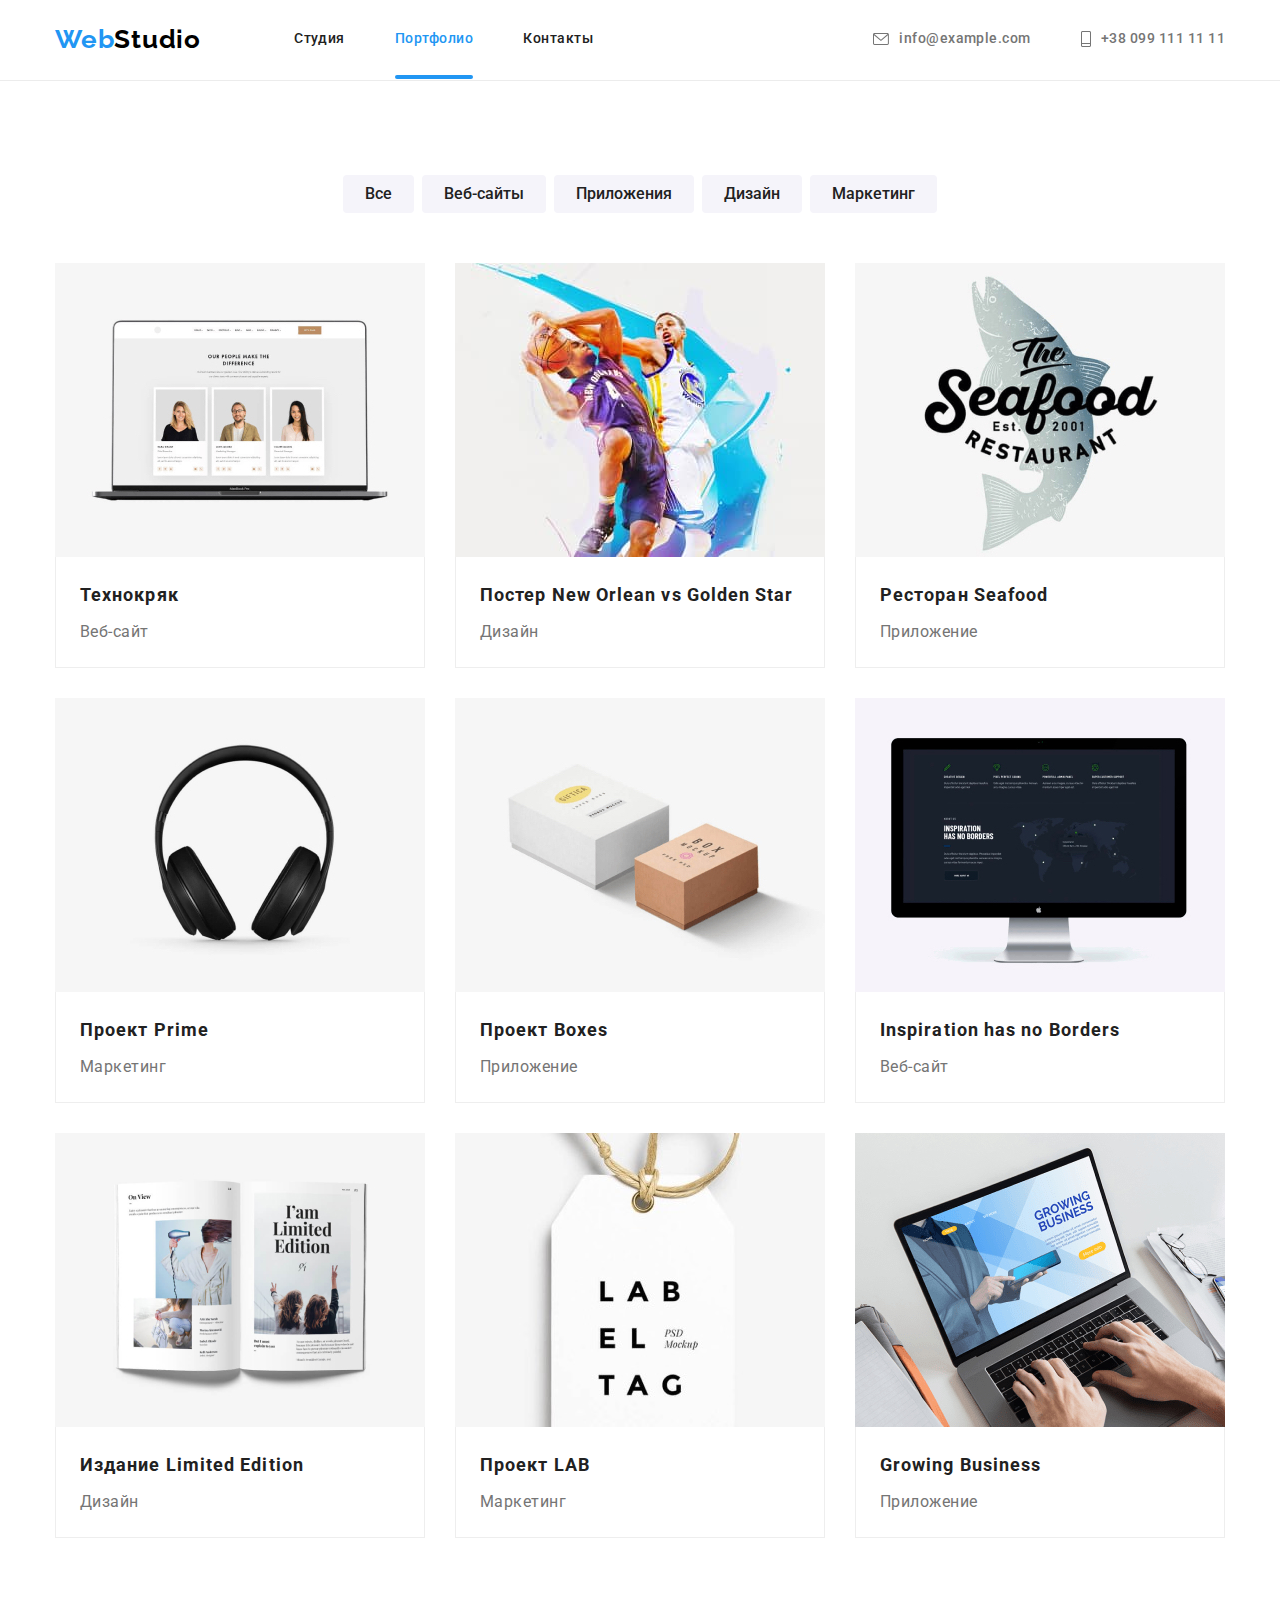
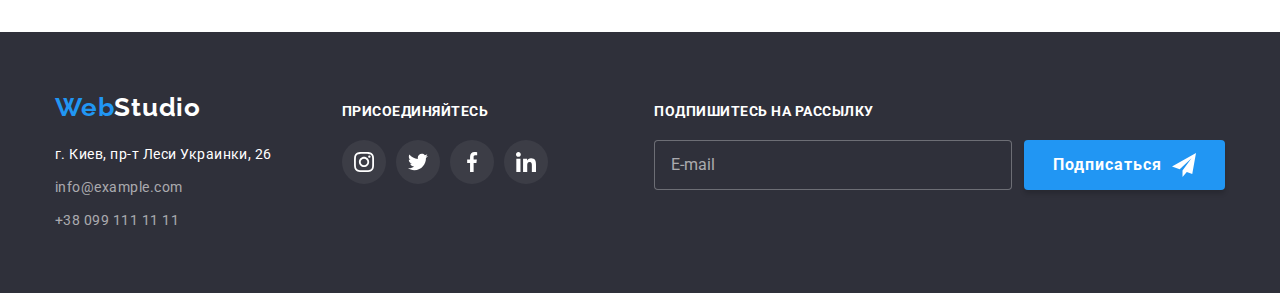
==== commit f41f16ec: "7.96 підключений мініфікований файл стилів" ====
--- a/portfolio.html
+++ b/portfolio.html
@@ -11,7 +11,7 @@
     rel="stylesheet" />
   <link rel="stylesheet"
     href="https://cdnjs.cloudflare.com/ajax/libs/modern-normalize/1.0.0/modern-normalize.min.css" />
-  <link rel="stylesheet" href="./ccs/styles.css" />
+  <link rel="stylesheet" href="./css/main.min.css" />
   <title>portfolio</title>
 </head>
 
@@ -56,171 +56,171 @@
       </div>
     </header>
   <main>
-    <!----------------------Filtr--------------------------->
-    <section class="projects section">
+    <!----------------------Filter--------------------------->
+    <section class="portfolio section">
       <div class="container">
-        <ul class="filters-list">
-          <li class="filters-item">
-            <button class="filters-btn" type="button">
+        <ul class="filters">
+          <li class="filters__item">
+            <button class="filters__btn" type="button">
               Все
             </button>
           </li>
-          <li class="filters-item">
-            <button class="filters-btn" type="button">Веб-сайты</button>
-          </li>
-          <li class="filters-item">
-            <button class="filters-btn" type="button">Приложения</button>
-          </li>
-          <li class="filters-item">
-            <button class="filters-btn" type="button">Дизайн</button>
-          </li>
-          <li class="filters-item">
-            <button class="filters-btn" type="button">Маркетинг</button>
+          <li class="filters__item">
+            <button class="filters__btn" type="button">Веб-сайты</button>
+          </li>
+          <li class="filters__item">
+            <button class="filters__btn" type="button">Приложения</button>
+          </li>
+          <li class="filters__item">
+            <button class="filters__btn" type="button">Дизайн</button>
+          </li>
+          <li class="filters__item">
+            <button class="filters__btn" type="button">Маркетинг</button>
           </li>
         </ul>
         <!----------------------Projects--------------------------->
-        <ul class="projects-list">
-          <li class="projects-item">
-            <a href="" class="projects-link link">
-              <div class="projects-thumb">
+        <ul class="projects">
+          <li class="projects__item">
+            <a href="" class="projects__link link">
+              <div class="projects__thumb">
                 <img src="./images/p-1.jpg" alt="Технокряк" width="370" />
-                <div class="projects-thumb-open">
-                  <p class="projects-thumb-text">Ресурс предлагает комплексные предложения с разным уровнем функционала
-                    и сервисов. Все это позволит посетителю получить исчерпывающие сведения о компании или частном лице.
-                  </p>
-                </div>
-              </div>
-              <div class="projects-border">
-                <h3 class="projects-title">Технокряк</h3>
-                <p class="projects-text">Веб-сайт</p>
-              </div>
-            </a>
-          </li>
-          <li class="projects-item">
-            <a href="" class="projects-link link">
-              <div class="projects-thumb">
+                <div class="projects__thumb-open">
+                  <p class="projects__thumb-text">Ресурс предлагает комплексные предложения с разным уровнем функционала
+                    и сервисов. Все это позволит посетителю получить исчерпывающие сведения о компании или частном лице.
+                  </p>
+                </div>
+              </div>
+              <div class="projects__border">
+                <h3 class="projects__title">Технокряк</h3>
+                <p class="projects__text">Веб-сайт</p>
+              </div>
+            </a>
+          </li>
+          <li class="projects__item">
+            <a href="" class="projects__link link">
+              <div class="projects__thumb">
                 <img src="./images/p-2.jpg" alt="Постер New Orlean vs Golden Star" width="370" />
-                <div class="projects-thumb-open">
-                  <p class="projects-thumb-text">Ресурс предлагает комплексные предложения с разным уровнем функционала
-                    и сервисов. Все это позволит посетителю получить исчерпывающие сведения о компании или частном лице.
-                  </p>
-                </div>
-              </div>
-              <div class="projects-border">
-                <h3 class="projects-title">Постер New Orlean vs Golden Star</h3>
-                <p class="projects-text">Дизайн</p>
-              </div>
-            </a>
-          </li>
-          <li class="projects-item">
-            <a href="" class="projects-link link">
-              <div class="projects-thumb">
+                <div class="projects__thumb-open">
+                  <p class="projects__thumb-text">Ресурс предлагает комплексные предложения с разным уровнем функционала
+                    и сервисов. Все это позволит посетителю получить исчерпывающие сведения о компании или частном лице.
+                  </p>
+                </div>
+              </div>
+              <div class="projects__border">
+                <h3 class="projects__title">Постер New Orlean vs Golden Star</h3>
+                <p class="projects__text">Дизайн</p>
+              </div>
+            </a>
+          </li>
+          <li class="projects__item">
+            <a href="" class="projects__link link">
+              <div class="projects__thumb">
                 <img src="./images/p-3.jpg" alt="Ресторан Seafood" width="370" />
-                <div class="projects-thumb-open">
-                  <p class="projects-thumb-text">Ресурс предлагает комплексные предложения с разным уровнем функционала
-                    и сервисов. Все это позволит посетителю получить исчерпывающие сведения о компании или частном лице.
-                  </p>
-                </div>
-              </div>
-              <div class="projects-border">
-                <h3 class="projects-title">Ресторан Seafood</h3>
-                <p class="projects-text">Приложение</p>
-              </div>
-            </a>
-          </li>
-          <li class="projects-item">
-            <a href="" class="projects-link link">
-              <div class="projects-thumb">
+                <div class="projects__thumb-open">
+                  <p class="projects__thumb-text">Ресурс предлагает комплексные предложения с разным уровнем функционала
+                    и сервисов. Все это позволит посетителю получить исчерпывающие сведения о компании или частном лице.
+                  </p>
+                </div>
+              </div>
+              <div class="projects__border">
+                <h3 class="projects__title">Ресторан Seafood</h3>
+                <p class="projects__text">Приложение</p>
+              </div>
+            </a>
+          </li>
+          <li class="projects__item">
+            <a href="" class="projects__link link">
+              <div class="projects__thumb">
                 <img src="./images/p-4.jpg" alt="Проект Prime" width="370" />
-                <div class="projects-thumb-open">
-                  <p class="projects-thumb-text">Ресурс предлагает комплексные предложения с разным уровнем функционала
-                    и сервисов. Все это позволит посетителю получить исчерпывающие сведения о компании или частном лице.
-                  </p>
-                </div>
-              </div>
-              <div class="projects-border">
-                <h3 class="projects-title">Проект Prime</h3>
-                <p class="projects-text">Маркетинг</p>
-              </div>
-            </a>
-          </li>
-          <li class="projects-item">
-            <a href="" class="projects-link link">
-              <div class="projects-thumb">
+                <div class="projects__thumb-open">
+                  <p class="projects__thumb-text">Ресурс предлагает комплексные предложения с разным уровнем функционала
+                    и сервисов. Все это позволит посетителю получить исчерпывающие сведения о компании или частном лице.
+                  </p>
+                </div>
+              </div>
+              <div class="projects__border">
+                <h3 class="projects__title">Проект Prime</h3>
+                <p class="projects__text">Маркетинг</p>
+              </div>
+            </a>
+          </li>
+          <li class="projects__item">
+            <a href="" class="projects__link link">
+              <div class="projects__thumb">
                 <img src="./images/p-5.jpg" alt="Проект Boxes" width="370" />
-                <div class="projects-thumb-open">
-                  <p class="projects-thumb-text">Ресурс предлагает комплексные предложения с разным уровнем функционала
-                    и сервисов. Все это позволит посетителю получить исчерпывающие сведения о компании или частном лице.
-                  </p>
-                </div>
-              </div>
-              <div class="projects-border">
-                <h3 class="projects-title">Проект Boxes</h3>
-                <p class="projects-text">Приложение</p>
-              </div>
-            </a>
-          </li>
-          <li class="projects-item">
-            <a href="" class="projects-link link">
-              <div class="projects-thumb">
+                <div class="projects__thumb-open">
+                  <p class="projects__thumb-text">Ресурс предлагает комплексные предложения с разным уровнем функционала
+                    и сервисов. Все это позволит посетителю получить исчерпывающие сведения о компании или частном лице.
+                  </p>
+                </div>
+              </div>
+              <div class="projects__border">
+                <h3 class="projects__title">Проект Boxes</h3>
+                <p class="projects__text">Приложение</p>
+              </div>
+            </a>
+          </li>
+          <li class="projects__item">
+            <a href="" class="projects__link link">
+              <div class="projects__thumb">
                 <img src="./images/p-6.jpg" alt="Inspiration has no Borders" width="370" />
-                <div class="projects-thumb-open">
-                  <p class="projects-thumb-text">Ресурс предлагает комплексные предложения с разным уровнем функционала
-                    и сервисов. Все это позволит посетителю получить исчерпывающие сведения о компании или частном лице.
-                  </p>
-                </div>
-              </div>
-              <div class="projects-border">
-                <h3 class="projects-title">Inspiration has no Borders</h3>
-                <p class="projects-text">Веб-сайт</p>
-              </div>
-            </a>
-          </li>
-          <li class="projects-item">
-            <a href="" class="projects-link link">
-              <div class="projects-thumb">
+                <div class="projects__thumb-open">
+                  <p class="projects__thumb-text">Ресурс предлагает комплексные предложения с разным уровнем функционала
+                    и сервисов. Все это позволит посетителю получить исчерпывающие сведения о компании или частном лице.
+                  </p>
+                </div>
+              </div>
+              <div class="projects__border">
+                <h3 class="projects__title">Inspiration has no Borders</h3>
+                <p class="projects__text">Веб-сайт</p>
+              </div>
+            </a>
+          </li>
+          <li class="projects__item">
+            <a href="" class="projects__link link">
+              <div class="projects__thumb">
                 <img src="./images/p-7.jpg" alt="Издание Limited Edition" width="370" />
-                <div class="projects-thumb-open">
-                  <p class="projects-thumb-text">Ресурс предлагает комплексные предложения с разным уровнем функционала
+                <div class="projects__thumb-open">
+                  <p class="projects__thumb-text">Ресурс предлагает комплексные предложения с разным уровнем функционала
                     и сервисов. Все это позволит посетителю получить исчерпывающие сведения о компании или частном лице.
                   </p>
                   </div>
                 </div>
-                <div class="projects-border">
-                  <h3 class="projects-title">Издание Limited Edition</h3>
-                  <p class="projects-text">Дизайн</p>
-                </div>
-            </a>
-          </li>
-          <li class="projects-item">
-            <a href="" class="projects-link link">
-              <div class="projects-thumb">
+                <div class="projects__border">
+                  <h3 class="projects__title">Издание Limited Edition</h3>
+                  <p class="projects__text">Дизайн</p>
+                </div>
+            </a>
+          </li>
+          <li class="projects__item">
+            <a href="" class="projects__link link">
+              <div class="projects__thumb">
                 <img src="./images/p-8.jpg" alt="Проект LAB" width="370" />
-                <div class="projects-thumb-open">
-                  <p class="projects-thumb-text">Ресурс предлагает комплексные предложения с разным уровнем функционала
-                    и сервисов. Все это позволит посетителю получить исчерпывающие сведения о компании или частном лице.
-                  </p>
-                </div>
-              </div>
-              <div class="projects-border">
-                <h3 class="projects-title">Проект LAB</h3>
-                <p class="projects-text">Маркетинг</p>
-              </div>
-            </a>
-          </li>
-          <li class="projects-item">
-            <a href="" class="projects-link link">
-              <div class="projects-thumb">
+                <div class="projects__thumb-open">
+                  <p class="projects__thumb-text">Ресурс предлагает комплексные предложения с разным уровнем функционала
+                    и сервисов. Все это позволит посетителю получить исчерпывающие сведения о компании или частном лице.
+                  </p>
+                </div>
+              </div>
+              <div class="projects__border">
+                <h3 class="projects__title">Проект LAB</h3>
+                <p class="projects__text">Маркетинг</p>
+              </div>
+            </a>
+          </li>
+          <li class="projects__item">
+            <a href="" class="projects__link link">
+              <div class="projects__thumb">
                 <img src="./images/p-9.jpg" alt="Growing Business" width="370" />
-                <div class="projects-thumb-open">
-                  <p class="projects-thumb-text">Ресурс предлагает комплексные предложения с разным уровнем функционала
+                <div class="projects__thumb-open">
+                  <p class="projects__thumb-text">Ресурс предлагает комплексные предложения с разным уровнем функционала
                     и сервисов. Все это позволит посетителю получить исчерпывающие сведения о компании или частном лице.
                   </p>
                   </div>
                 </div>
-                <div class="projects-border">
-                  <h3 class="projects-title">Growing Business</h3>
-                  <p class="projects-text">Приложение</p>
+                <div class="projects__border">
+                  <h3 class="projects__title">Growing Business</h3>
+                  <p class="projects__text">Приложение</p>
                 </div>
             </a>
           </li>
--- a/css/main.min.css
+++ b/css/main.min.css
@@ -0,0 +1 @@
+:root{--primary-text-color: #212121;--secondary-text-color: #757575;--white-text-color: #ffffff;--accent-color: #2196f3;--white-background-color: #ffffff;--cap-background-color: #2f303a;--team-background-color: #f5f4fa;--accent-background-color: #2196f3}body{font-family:"Roboto",sans-serif;letter-spacing:.03em;background-color:var(--white-background-color);color:var(--primary-text-color)}h1,h2,h3,h4,h5,h6,p{margin:0;padding:0}button{cursor:pointer;border:rgba(0,0,0,0)}img{display:block}ul,ol{list-style:none;margin:0;padding:0}.link{text-decoration:none}.container{width:1200px;padding-left:15px;padding-right:15px;margin-left:auto;margin-right:auto}.section{margin-left:auto;margin-right:auto}.visually-hidden{position:absolute;white-space:nowrap;width:1px;height:1px;overflow:hidden;border:0;padding:0;clip:rect(0 0 0 0);clip-path:inset(50%);margin:-1px}.modal-close,.backdrop,.client-list,.features__card,.nav,.header__container{display:flex;align-items:center}.logo{font-family:"Raleway",sans-serif;font-weight:700;font-size:26px;line-height:1.19;letter-spacing:.03em;color:var(--accent-color)}.logo__dark{color:#000}.logo__white{color:#fff}.header{padding-top:24px;padding-bottom:25px;margin-left:auto;margin-right:auto;border-bottom:1px solid #ececec;background-color:var(--white-background-color)}.header__container{justify-content:space-between}.header__logo{margin-right:93px}.nav__list{font-weight:500;font-size:14px;line-height:1.14;display:flex;align-items:center}.nav__item:not(:last-child){margin-right:50px}.nav__link,.nav__link:hover,.nav__link:focus{color:var(--primary-text-color);padding-top:32px;padding-bottom:32px;position:relative;transition:color 250ms cubic-bezier(0.4, 0, 0.2, 1)}.nav__link:hover,.nav__link:focus{color:var(--accent-color)}.nav__link--current{color:var(--accent-color)}.nav__link--current::after{position:absolute;display:block;content:"";width:100%;height:4px;border-radius:2px;bottom:-1px;background-color:var(--accent-background-color)}.contact{font-weight:500;font-size:14px;line-height:1.14;display:flex;margin-left:auto;align-items:center}.contact__item:not(:first-child){margin-left:50px}.contact__link{color:var(--secondary-text-color);display:flex;align-items:center;justify-items:center;transition:color 250ms cubic-bezier(0.4, 0, 0.2, 1)}.contact__link:hover,.contact__link:focus{color:var(--accent-color)}.contact__icon{margin-right:10px;fill:currentColor}.hero{max-width:1600px;padding-top:200px;padding-bottom:200px;text-align:center;background-image:linear-gradient(to right, rgba(47, 48, 58, 0.4), rgba(47, 48, 58, 0.4)),url(../images/Img-hero.jpg);background-color:var(--cap-background-color);background-repeat:no-repeat;background-position:center;background-size:cover}.hero__title{font-weight:900;font-size:44px;line-height:1.36;text-align:center;text-transform:uppercase;color:var(--white-text-color);margin-bottom:30px;margin-right:auto;margin-left:auto;max-width:696px}.hero__btn{font-family:inherit;font-weight:700;font-size:16px;line-height:1.88;cursor:pointer;color:var(--white-text-color);background:#2196f3;box-shadow:0px 4px 4px rgba(0,0,0,.15);border-radius:4px;display:inline-block;min-width:200px;padding:10px 32px;transition:background-color 250ms cubic-bezier(0.4, 0, 0.2, 1),color 250ms cubic-bezier(0.4, 0, 0.2, 1)}.hero__btn:hover,.hero__btn:focus{color:var(--white-text-color);background:#188ce8;box-shadow:0px 4px 4px rgba(0,0,0,.15);border-radius:4px}.features{padding-top:94px}.features__list{display:flex}.features__item{max-width:270px}.features__item:not(:last-child){margin-right:30px}.features__card{width:270px;height:120px;justify-content:center;flex-direction:column;margin-bottom:30px;background-color:var(--team-background-color)}.features__icon{align-items:center}.features__title{font-weight:700;font-size:14px;line-height:1.14;text-transform:uppercase;color:var(--primary-text-color);margin-bottom:10px}.features__text{font-size:14px;line-height:1.71;color:var(--secondary-text-color)}.work{padding-top:94px;padding-bottom:94px}.work__title{font-weight:700;font-size:36px;line-height:1.16;letter-spacing:.03em;text-align:center;color:var(--primary-text-color)}.work__list{display:flex}.work__item{position:relative}.work__item:not(:last-child){margin-right:30px}.work__title{margin-bottom:50px}.work__text{width:100%;position:absolute;bottom:0;left:0;height:23.8095238095%;display:flex;justify-content:center;align-items:center;font-weight:bold;font-size:14px;line-height:1.14;text-align:center;text-transform:uppercase;color:var(--white-text-color);background-color:rgba(47,48,58,.8)}.team{background:var(--team-background-color);padding-top:94px;padding-bottom:94px}.team__list{display:flex}.team__item{box-shadow:0px 1px 3px rgba(0,0,0,.12),0px 1px 1px rgba(0,0,0,.14),0px 2px 1px rgba(0,0,0,.2);background-color:var(--white-background-color);border-radius:0px 0px 4px 4px}.team__item:not(:last-child){margin-right:30px}.team__title{font-weight:700;font-size:36px;line-height:1.16;text-align:center;color:var(--primary-text-color);margin-bottom:50px}.team__worker{font-weight:500;font-size:16px;line-height:1.19;text-align:center;color:var(--primary-text-color)}.team__profesion{line-height:1.19;text-align:center;color:var(--secondary-text-color);margin-top:10px}.team__workers{padding:30px 0px}.team__social-list{display:flex;margin-top:16px;justify-content:center;align-items:center}.team__social-item{width:44px;height:44px}.team__social-item:not(:last-child){margin-right:10px}.team__social-link{display:block;width:44px;height:44px;display:block;border-radius:50%;color:#afb1b8;transition:background-color 250ms cubic-bezier(0.4, 0, 0.2, 1),color 250ms cubic-bezier(0.4, 0, 0.2, 1)}.team__social-link:hover,.team__social-link:focus{color:var(--white-text-color);background-color:#2196f3}.team__social-icon{margin-top:12px;margin-left:12px;fill:currentColor}.client-section{padding-top:94px;padding-bottom:94px}.client-title{font-weight:700;font-size:36px;line-height:1.17;text-align:center;margin-bottom:50px}.client-list{padding:0;margin:0;justify-content:center}.client-item{width:16.6666666667%}.client-item:not(:last-child){margin-right:30px}.client-link{height:92px;display:block;border:1px solid #afb1b8;border-radius:4px;color:#afb1b8;background-color:#fff;fill:currentColor;display:flex;justify-content:center;align-items:center;transition:border-color 250ms cubic-bezier(0.4, 0, 0.2, 1),color 250ms cubic-bezier(0.4, 0, 0.2, 1)}.client-link:focus,.client-link:hover{color:var(--accent-color);border-color:var(--accent-color)}.footer{background-color:var(--cap-background-color);padding-top:60px;padding-bottom:60px}.footer__container{display:flex;align-items:baseline}.footer__logo{display:block;margin-bottom:20px}.address{font-size:14px;line-height:1.71;font-style:normal}.address__item:nth-child(n+2){margin-top:9px}.aderess__link:hover,.aderess__link:focus{color:var(--accent-color);transition:color 250ms cubic-bezier(0.4, 0, 0.2, 1)}.aderess__link--white{color:var(--white-text-color)}.aderess__link--grey{color:rgba(255,255,255,.6)}.socials{margin-left:70px;width:205px}.social__text{font-weight:700;font-size:14px;line-height:1.14;text-transform:uppercase;color:var(--white-text-color);margin-bottom:20px}.social__list{display:flex;padding:0;margin-top:0;justify-content:space-between;align-items:center}.social__item{width:44px;height:44px;margin-right:10px}.social__item:last-child{margin-right:0}.social__link{display:block;width:44px;height:44px;border-radius:50%;color:#fff;background-color:rgba(255,255,255,.062745098);fill:currentColor;transition:background-color 250ms cubic-bezier(0.4, 0, 0.2, 1),color 250ms cubic-bezier(0.4, 0, 0.2, 1)}.social__link:hover,.social__link:focus{color:#fff;background-color:#2196f3}.social__icon{margin-top:12px;margin-left:12px;fill:currentColor}.subscribe{margin-left:auto}.subscribe__text{font-weight:700;font-size:14px;line-height:1.14;text-transform:uppercase;color:var(--white-text-color);margin-bottom:20px}.subscribe__form{display:flex}.subscribe__input{width:358px;padding-left:16px;border-radius:4px;border:1px solid rgba(255,255,255,.3);background-color:var(--cap-background-color);color:var(--white-text-color)}.subscribe__input::placeholder{font-size:16px;line-height:1.25;color:rgba(255,255,255,.6)}.subscribe__btn{display:inline-flex;align-items:center;justify-content:center;border:none;padding:10px 29px;border-radius:4px;background-color:var(--accent-background-color);box-shadow:0px 4px 4px rgba(0,0,0,.15);color:var(--white-text-color);font-family:"Roboto";font-style:normal;font-weight:700;font-size:16px;line-height:1.87;letter-spacing:.06em;cursor:pointer;min-height:43px;margin-left:12px}.subscribe__icon{margin-left:10px;fill:#fff}.portfolio{padding-top:94px;padding-bottom:94px}.filters{display:flex;justify-content:center;margin-bottom:50px}.filters__btn{font-family:inherit;font-weight:500;font-size:16px;line-height:1.62;text-align:center;cursor:pointer;background:var(--team-background-color);border-radius:4px;color:var(--primary-text-color);border-color:rgba(0,0,0,0);transition:background-color 250ms cubic-bezier(0.4, 0, 0.2, 1),color 250ms cubic-bezier(0.4, 0, 0.2, 1),border-color 250ms cubic-bezier(0.4, 0, 0.2, 1),box-shadow 250ms cubic-bezier(0.4, 0, 0.2, 1);padding:6px 22px}.filters__btn:hover,.filters__btn:focus{color:var(--white-text-color);background-color:var(--accent-color);border-color:var(--accent-background-color);box-shadow:0px 3px 1px rgba(0,0,0,.1),0px 1px 2px rgba(0,0,0,.08),0px 2px 2px rgba(0,0,0,.12)}.filters__item:nth-child(-n+4){margin-right:8px}.projects{display:flex;flex-wrap:wrap;margin-left:-30px;margin-top:-30px}.projects__item{margin-top:30px;margin-left:30px}.projects__item:hover .projects__thumb-open,.projects__item:focus .projects__thumb-open{transform:translateY(0)}.projects__thumb{position:relative;overflow:hidden}.projects__thumb-open{position:absolute;display:inline-block;content:"";width:100%;height:101%;top:0;left:0;background-color:rgba(33,150,243,.9);transform:translateY(100%);transition:transform 250ms cubic-bezier(0.4, 0, 0.2, 1)}.projects__thumb-text{position:absolute;top:0;left:0;padding:63px 24px;font-size:18px;line-height:1.56;color:var(--white-text-color)}.projects__border{border:1px solid #eee;border-top:rgba(0,0,0,0);padding:20px 24px}.projects__link{display:block;transition:box-shadow 250ms cubic-bezier(0.4, 0, 0.2, 1)}.projects__link:hover,.projects__link:focus{box-shadow:0px 1px 1px rgba(0,0,0,.12),0px 4px 4px rgba(0,0,0,.06),1px 4px 6px rgba(0,0,0,.16)}.projects__title{font-weight:700;font-size:18px;line-height:2;letter-spacing:.06em;color:var(--primary-text-color)}.projects__text{line-height:1.88;letter-spacing:.03em;color:var(--secondary-text-color);margin-top:4px}.backdrop{position:fixed;justify-content:center;top:0;left:0;width:100%;height:100%;background-color:rgba(0,0,0,.2);transition:opacity 250ms cubic-bezier(0.4, 0, 0.2, 1),visibility 250ms cubic-bezier(0.4, 0, 0.2, 1)}.backdrop.is-hidden{opacity:0;visibility:hidden;pointer-events:none}.backdrop.is-hidden .modal{opacity:0;transform:scale(2)}.modal{width:528px;min-height:580px;background-color:var(--white-background-color);position:relative;transform:scale(1);transition:transform 250ms cubic-bezier(0.4, 0, 0.2, 1)}.modal-close{position:absolute;justify-content:center;right:8px;top:8px;width:30px;height:30px;background-color:rgba(0,0,0,0);border-radius:50%;border:1px solid rgba(0,0,0,.1)}.modal-close:hover,.modal-close:focus{fill:#2196f3;border-color:#2196f3;transition:fill 250ms cubic-bezier(0.4, 0, 0.2, 1);transition:border-color 250ms cubic-bezier(0.4, 0, 0.2, 1)}.modal__form{padding:40px;width:528px}.modal__title{font-weight:700;font-size:20px;line-height:1.15;letter-spacing:.03em;text-align:center;margin-bottom:30px;color:var(--main-text)}.form__field{position:relative;align-items:center;margin-bottom:10px}.form__img{position:relative;width:100%}.form__input{width:100%;padding:12px 12px 12px 42px;min-height:40px;border:1px solid rgba(33,33,33,.2);border-radius:4px;transition:border-color 250ms cubic-bezier(0.4, 0, 0.2, 1)}.form__input:hover,.form__input:focus{border-color:#2196f3;outline:none}.form__input:hover~.form__icon,.form__input:focus~.form__icon{fill:#2196f3}.form__label{font-weight:400;font-size:12px;line-height:1.16;letter-spacing:.01em;color:#757575;margin-bottom:4px;display:block}.form__icon{position:absolute;left:12px;top:50%;transform:translateY(-50%);fill:currentColor;background-color:rgba(0,0,0,0);transition:fill 250ms cubic-bezier(0.4, 0, 0.2, 1)}.form__field-comment{width:100%;padding:12px 16px;min-height:120px;font-size:14px;line-height:1.14;letter-spacing:.01em;border:1px solid rgba(33,33,33,.2);border-radius:4px;resize:none;transition:border-color 250ms cubic-bezier .4,0,.2,1;margin-top:4px;outline:none}.form__field-comment:focus,.form__field-comment:hover{border-color:#2196f3}.form__field-comment::placeholder{color:rgba(117,117,117,.5)}.form__label-comment{font-size:12px;line-height:1.16;letter-spacing:.01em;color:#757575}.form__check-laben{display:flex;justify-content:center;align-items:center}.form__check-laben span{width:16px;height:15px;margin-right:7px;border:2px solid #212121;border-radius:2px;display:flex;align-items:center;justify-content:center}.form__check-icon{fill:rgba(0,0,0,0);transition:fill 250ms cubic-bezier(0.4, 0, 0.2, 1),border-color 250ms cubic-bezier(0.4, 0, 0.2, 1),background-color 250ms cubic-bezier(0.4, 0, 0.2, 1)}.form__check-input:checked+.form__check-laben span{background-color:#2196f3;border:none}.form__check-input:checked+.form__check-laben .form__check-icon{fill:#fff}.form__check-text{font-weight:400;font-size:14px;line-height:1.71;letter-spacing:.03em;color:#757575}.form__check-link{color:#2196f3}.form__btn{display:flex;align-items:center;justify-content:center;margin:auto;padding:10px 32px;font-family:inherit;font-weight:700;font-size:16px;line-height:1.88;letter-spacing:.06em;color:#fff;border-color:rgba(0,0,0,0);background-color:#2196f3;border-radius:4px;transition:color 250ms cubic-bezier(0.4, 0, 0.2, 1),border-color 250ms cubic-bezier(0.4, 0, 0.2, 1),background-color 250ms cubic-bezier(0.4, 0, 0.2, 1),box-shadow 250ms cubic-bezier(0.4, 0, 0.2, 1)}.form__btn:hover,.form__btn:focus{background-color:#188ce8;border-color:#188ce8;color:#fff;box-shadow:0px 4px 4px rgba(0,0,0,.15)}/*# sourceMappingURL=main.min.css.map */